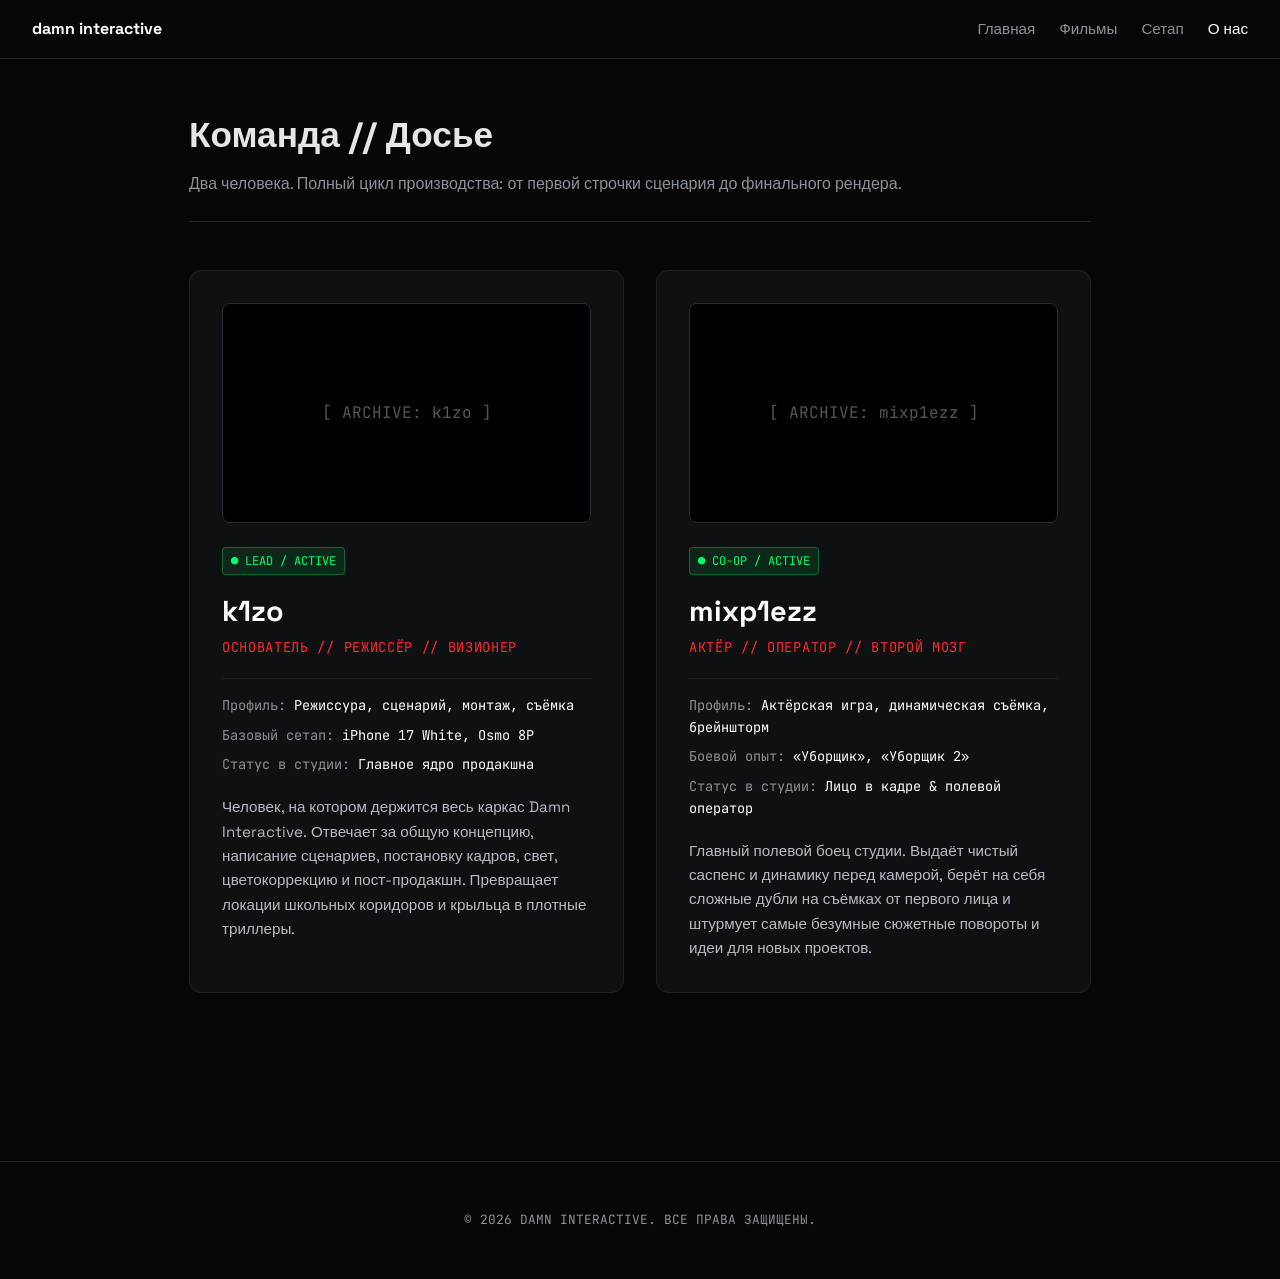
==== about.html @ 6a3e7bab "Create about.html" ====
<!DOCTYPE html>
<html lang="ru">
<head>
  <meta charset="UTF-8" />
  <meta name="viewport" content="width=device-width, initial-scale=1.0" />
  <title>Команда // damn interactive</title>
  <link rel="preconnect" href="https://fonts.googleapis.com">
  <link rel="preconnect" href="https://fonts.gstatic.com" crossorigin>
  <link href="https://fonts.googleapis.com/css2?family=Space+Grotesk:wght@400;600;700&family=JetBrains+Mono:wght@400;700&display=swap" rel="stylesheet">
  <style>
    :root {
      --bg: #070708;
      --card-bg: #0f1012;
      --border: #202226;
      --text: #e6e6e6;
      --text-dim: #8b9099;
      --accent: #ff2a2a;
      --green: #00ff66;
    }

    * { box-sizing: border-box; margin: 0; padding: 0; }
    body {
      background-color: var(--bg);
      color: var(--text);
      font-family: 'Space Grotesk', -apple-system, sans-serif;
      line-height: 1.6;
    }

    nav {
      position: sticky; top: 0; z-index: 100;
      background: rgba(7, 7, 8, 0.9);
      backdrop-filter: blur(12px);
      border-bottom: 1px solid var(--border);
      padding: 1rem 2rem;
      display: flex; justify-content: space-between; align-items: center;
    }
    .brand { font-weight: 700; color: #fff; text-decoration: none; }
    .nav-links { display: flex; gap: 1.5rem; list-style: none; align-items: center; }
    .nav-links a { color: var(--text-dim); text-decoration: none; font-size: 0.95rem; transition: color 0.2s; }
    .nav-links a:hover { color: #fff; }

    main { max-width: 950px; margin: 0 auto; padding: 3rem 1.5rem; }

    .page-title { font-size: 2.2rem; margin-bottom: 0.5rem; }
    .page-desc { color: var(--text-dim); margin-bottom: 3rem; border-bottom: 1px solid var(--border); padding-bottom: 1.5rem; }

    /* Сетка досье */
    .dossier-grid {
      display: grid;
      grid-template-columns: repeat(auto-fit, minmax(320px, 1fr));
      gap: 2rem;
      margin-bottom: 3.5rem;
    }

    .dossier-card {
      background: var(--card-bg);
      border: 1px solid var(--border);
      border-radius: 12px;
      padding: 2rem;
      position: relative;
      transition: border-color 0.2s;
    }
    .dossier-card:hover { border-color: #444; }

    .avatar-box {
      width: 100%;
      height: 220px;
      border-radius: 8px;
      background: #000;
      border: 1px solid #272a33;
      overflow: hidden;
      margin-bottom: 1.5rem;
      display: flex;
      align-items: center;
      justify-content: center;
      font-family: 'JetBrains Mono', monospace;
      color: #555;
    }
    .avatar-box img {
      width: 100%; height: 100%; object-fit: cover; display: block;
    }

    .status-badge {
      display: inline-block;
      font-family: 'JetBrains Mono', monospace;
      font-size: 0.75rem;
      color: var(--green);
      background: rgba(0, 255, 102, 0.1);
      border: 1px solid rgba(0, 255, 102, 0.3);
      padding: 0.2rem 0.5rem;
      border-radius: 4px;
      margin-bottom: 0.8rem;
    }

    .dossier-name {
      font-size: 1.8rem;
      color: #fff;
      margin-bottom: 0.2rem;
      font-family: 'Space Grotesk', sans-serif;
    }
    .dossier-role {
      font-family: 'JetBrains Mono', monospace;
      font-size: 0.85rem;
      color: var(--accent);
      text-transform: uppercase;
      letter-spacing: 0.05em;
      margin-bottom: 1.2rem;
    }

    .meta-list {
      list-style: none;
      font-family: 'JetBrains Mono', monospace;
      font-size: 0.85rem;
      color: var(--text-dim);
      border-top: 1px solid #1a1c22;
      padding-top: 1rem;
      display: flex;
      flex-direction: column;
      gap: 0.5rem;
    }
    .meta-list span { color: #fff; }

    .dossier-text {
      color: #b5bac4;
      font-size: 0.95rem;
      line-height: 1.6;
      margin-top: 1.2rem;
    }

    footer {
      border-top: 1px solid var(--border); padding: 3rem 1.5rem;
      text-align: center; font-family: 'JetBrains Mono', monospace;
      font-size: 0.8rem; color: var(--text-dim); margin-top: 4rem;
    }
  </style>
</head>
<body>

  <nav>
    <a href="index.html" class="brand">damn interactive</a>
    <div class="nav-links">
      <a href="index.html">Главная</a>
      <a href="projects.html">Фильмы</a>
      <a href="gear.html">Сетап</a>
      <a href="about.html" style="color: #fff;">О нас</a>
    </div>
  </nav>

  <main>
    <h1 class="page-title">Команда // Досье</h1>
    <p class="page-desc">Два человека. Полный цикл производства: от первой строчки сценария до финального рендера.</p>

    <div class="dossier-grid">
      
      <!-- k1zo -->
      <div class="dossier-card">
        <div class="avatar-box">
          <img src="k1zo.png" alt="k1zo" onerror="this.style.display='none'; this.parentElement.innerText='[ ARCHIVE: k1zo ]';" />
        </div>
        <span class="status-badge">● LEAD / ACTIVE</span>
        <h2 class="dossier-name">k1zo</h2>
        <div class="dossier-role">Основатель // Режиссёр // Визионер</div>

        <ul class="meta-list">
          <li>Профиль: <span>Режиссура, сценарий, монтаж, съёмка</span></li>
          <li>Базовый сетап: <span>iPhone 17 White, Osmo 8P</span></li>
          <li>Статус в студии: <span>Главное ядро продакшна</span></li>
        </ul>

        <p class="dossier-text">
          Человек, на котором держится весь каркас Damn Interactive. Отвечает за общую концепцию, написание сценариев, постановку кадров, свет, цветокоррекцию и пост-продакшн. Превращает локации школьных коридоров и крыльца в плотные триллеры.
        </p>
      </div>

      <!-- mixp1ezz -->
      <div class="dossier-card">
        <div class="avatar-box">
          <img src="mixp1ezz.png" alt="mixp1ezz" onerror="this.style.display='none'; this.parentElement.innerText='[ ARCHIVE: mixp1ezz ]';" />
        </div>
        <span class="status-badge">● CO-OP / ACTIVE</span>
        <h2 class="dossier-name">mixp1ezz</h2>
        <div class="dossier-role">Актёр // Оператор // Второй мозг</div>

        <ul class="meta-list">
          <li>Профиль: <span>Актёрская игра, динамическая съёмка, брейншторм</span></li>
          <li>Боевой опыт: <span>«Уборщик», «Уборщик 2»</span></li>
          <li>Статус в студии: <span>Лицо в кадре & полевой оператор</span></li>
        </ul>

        <p class="dossier-text">
          Главный полевой боец студии. Выдаёт чистый саспенс и динамику перед камерой, берёт на себя сложные дубли на съёмках от первого лица и штурмует самые безумные сюжетные повороты и идеи для новых проектов.
        </p>
      </div>

    </div>
  </main>

  <footer>
    <p>© 2026 DAMN INTERACTIVE. ВСЕ ПРАВА ЗАЩИЩЕНЫ.</p>
  </footer>

</body>
</html>
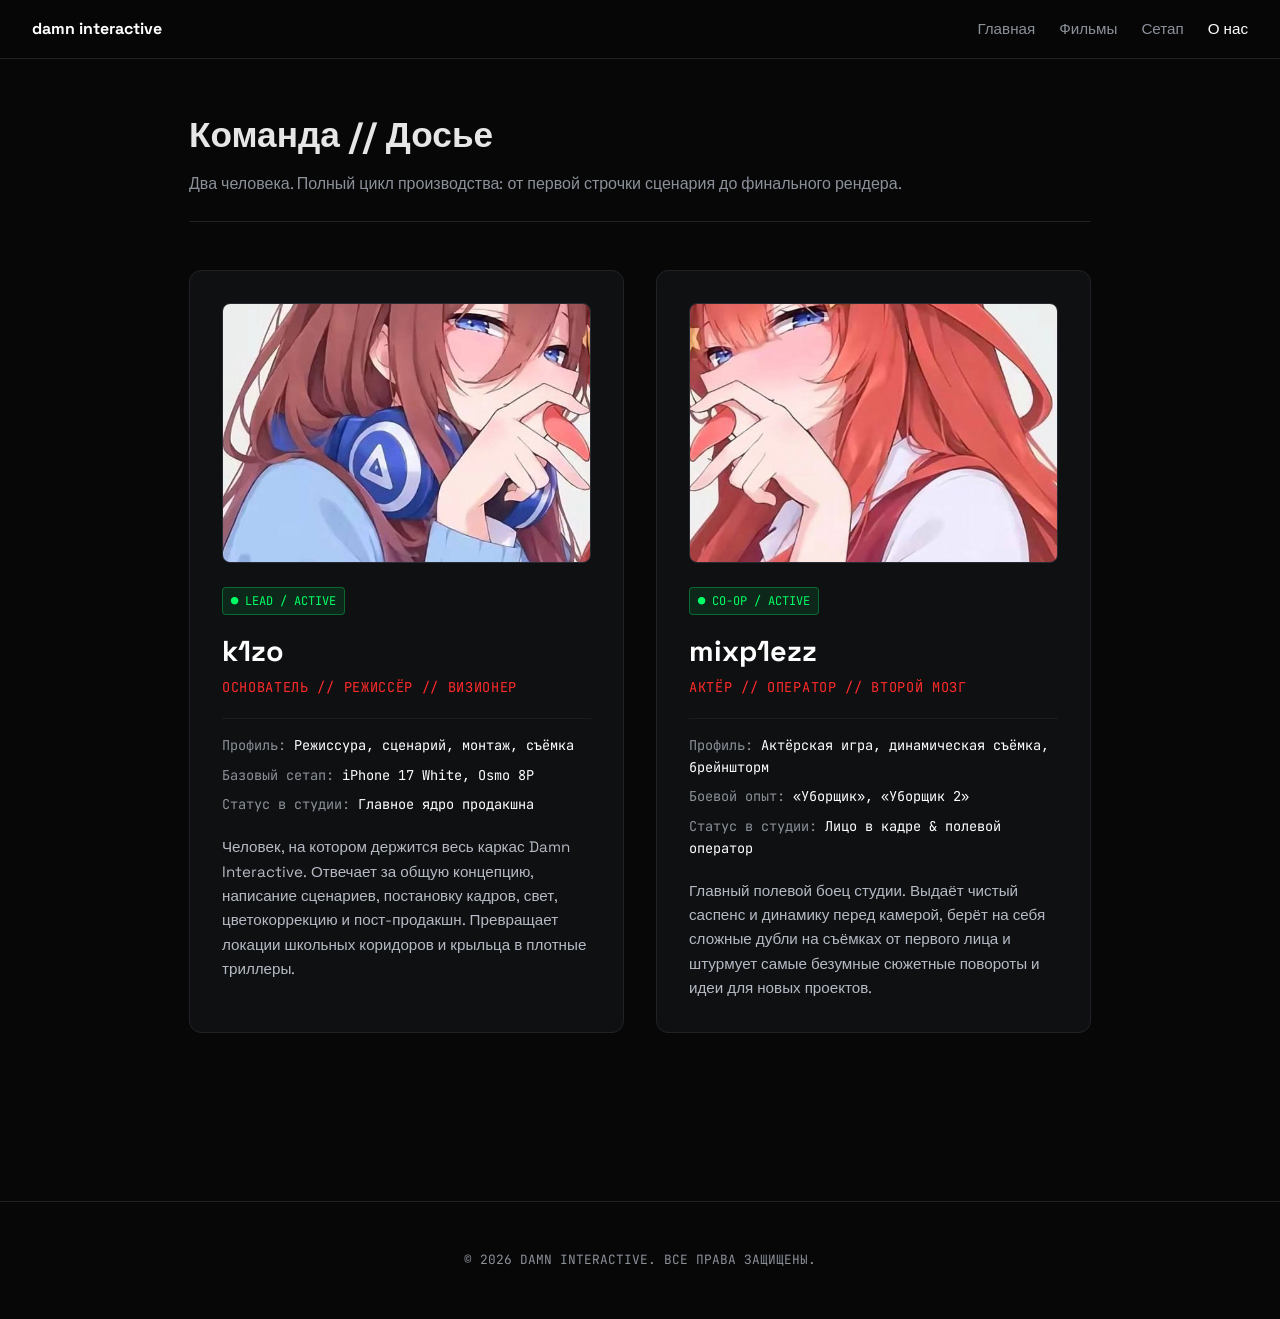
==== commit 821db86e: "Update about.html" ====
--- a/about.html
+++ b/about.html
@@ -44,7 +44,6 @@
     .page-title { font-size: 2.2rem; margin-bottom: 0.5rem; }
     .page-desc { color: var(--text-dim); margin-bottom: 3rem; border-bottom: 1px solid var(--border); padding-bottom: 1.5rem; }
 
-    /* Сетка досье */
     .dossier-grid {
       display: grid;
       grid-template-columns: repeat(auto-fit, minmax(320px, 1fr));
@@ -64,7 +63,7 @@
 
     .avatar-box {
       width: 100%;
-      height: 220px;
+      height: 260px;
       border-radius: 8px;
       background: #000;
       border: 1px solid #272a33;
@@ -73,8 +72,6 @@
       display: flex;
       align-items: center;
       justify-content: center;
-      font-family: 'JetBrains Mono', monospace;
-      color: #555;
     }
     .avatar-box img {
       width: 100%; height: 100%; object-fit: cover; display: block;
@@ -155,7 +152,7 @@
       <!-- k1zo -->
       <div class="dossier-card">
         <div class="avatar-box">
-          <img src="k1zo.png" alt="k1zo" onerror="this.style.display='none'; this.parentElement.innerText='[ ARCHIVE: k1zo ]';" />
+          <img src="./k1zo.png" alt="k1zo" />
         </div>
         <span class="status-badge">● LEAD / ACTIVE</span>
         <h2 class="dossier-name">k1zo</h2>
@@ -175,7 +172,7 @@
       <!-- mixp1ezz -->
       <div class="dossier-card">
         <div class="avatar-box">
-          <img src="mixp1ezz.png" alt="mixp1ezz" onerror="this.style.display='none'; this.parentElement.innerText='[ ARCHIVE: mixp1ezz ]';" />
+          <img src="./mixp1ezz.png" alt="mixp1ezz" />
         </div>
         <span class="status-badge">● CO-OP / ACTIVE</span>
         <h2 class="dossier-name">mixp1ezz</h2>
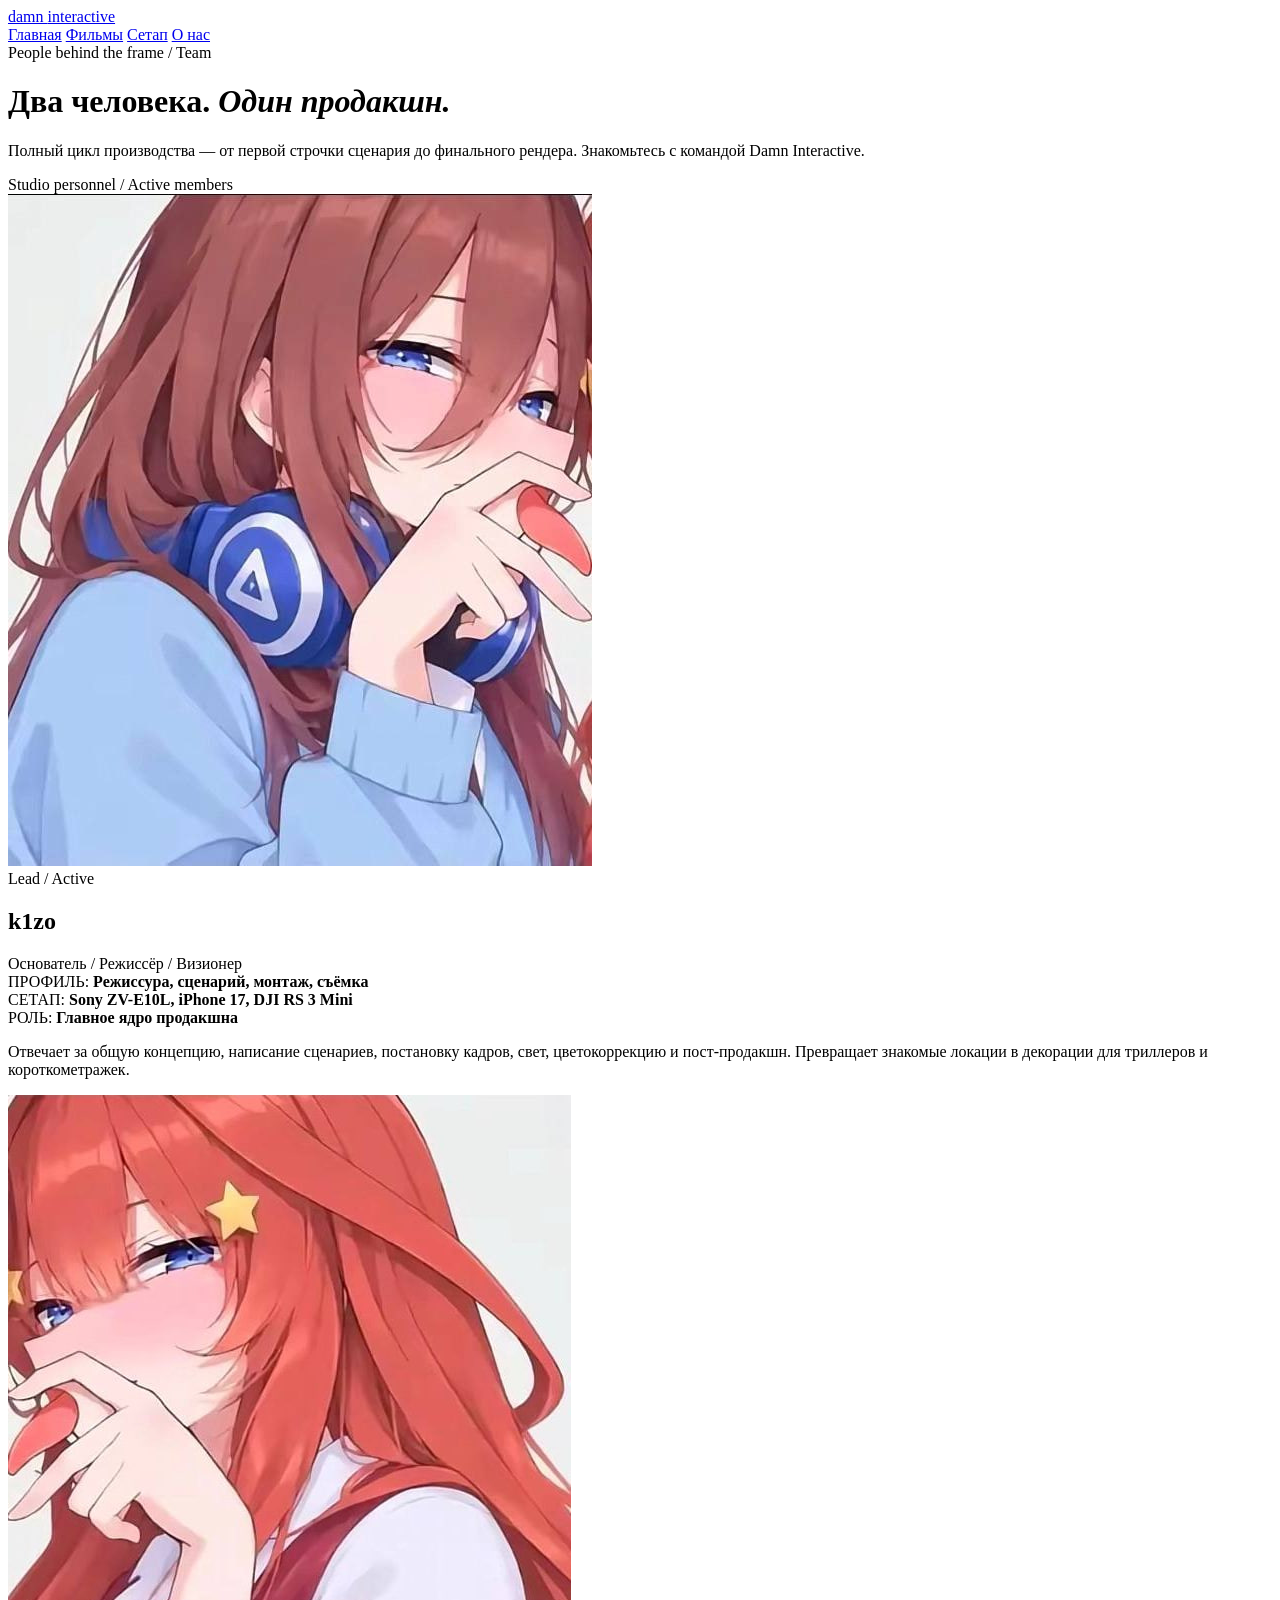
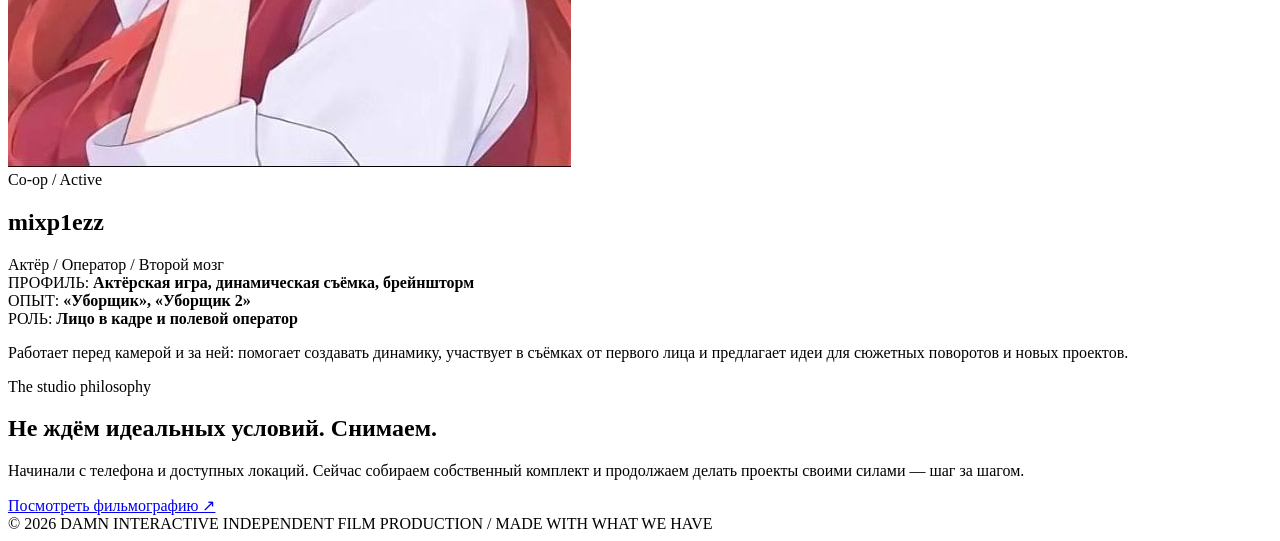
==== commit 9141a989: "Add files via upload" ====
--- a/about.html
+++ b/about.html
@@ -1,200 +1,67 @@
 <!DOCTYPE html>
 <html lang="ru">
 <head>
-  <meta charset="UTF-8" />
-  <meta name="viewport" content="width=device-width, initial-scale=1.0" />
+  <meta charset="UTF-8">
+  <meta name="viewport" content="width=device-width, initial-scale=1">
+  <meta name="theme-color" content="#08090b">
+  <meta name="description" content="Damn Interactive — независимая команда короткометражного кино.">
   <title>Команда // damn interactive</title>
-  <link rel="preconnect" href="https://fonts.googleapis.com">
-  <link rel="preconnect" href="https://fonts.gstatic.com" crossorigin>
-  <link href="https://fonts.googleapis.com/css2?family=Space+Grotesk:wght@400;600;700&family=JetBrains+Mono:wght@400;700&display=swap" rel="stylesheet">
-  <style>
-    :root {
-      --bg: #070708;
-      --card-bg: #0f1012;
-      --border: #202226;
-      --text: #e6e6e6;
-      --text-dim: #8b9099;
-      --accent: #ff2a2a;
-      --green: #00ff66;
-    }
-
-    * { box-sizing: border-box; margin: 0; padding: 0; }
-    body {
-      background-color: var(--bg);
-      color: var(--text);
-      font-family: 'Space Grotesk', -apple-system, sans-serif;
-      line-height: 1.6;
-    }
-
-    nav {
-      position: sticky; top: 0; z-index: 100;
-      background: rgba(7, 7, 8, 0.9);
-      backdrop-filter: blur(12px);
-      border-bottom: 1px solid var(--border);
-      padding: 1rem 2rem;
-      display: flex; justify-content: space-between; align-items: center;
-    }
-    .brand { font-weight: 700; color: #fff; text-decoration: none; }
-    .nav-links { display: flex; gap: 1.5rem; list-style: none; align-items: center; }
-    .nav-links a { color: var(--text-dim); text-decoration: none; font-size: 0.95rem; transition: color 0.2s; }
-    .nav-links a:hover { color: #fff; }
-
-    main { max-width: 950px; margin: 0 auto; padding: 3rem 1.5rem; }
-
-    .page-title { font-size: 2.2rem; margin-bottom: 0.5rem; }
-    .page-desc { color: var(--text-dim); margin-bottom: 3rem; border-bottom: 1px solid var(--border); padding-bottom: 1.5rem; }
-
-    .dossier-grid {
-      display: grid;
-      grid-template-columns: repeat(auto-fit, minmax(320px, 1fr));
-      gap: 2rem;
-      margin-bottom: 3.5rem;
-    }
-
-    .dossier-card {
-      background: var(--card-bg);
-      border: 1px solid var(--border);
-      border-radius: 12px;
-      padding: 2rem;
-      position: relative;
-      transition: border-color 0.2s;
-    }
-    .dossier-card:hover { border-color: #444; }
-
-    .avatar-box {
-      width: 100%;
-      height: 260px;
-      border-radius: 8px;
-      background: #000;
-      border: 1px solid #272a33;
-      overflow: hidden;
-      margin-bottom: 1.5rem;
-      display: flex;
-      align-items: center;
-      justify-content: center;
-    }
-    .avatar-box img {
-      width: 100%; height: 100%; object-fit: cover; display: block;
-    }
-
-    .status-badge {
-      display: inline-block;
-      font-family: 'JetBrains Mono', monospace;
-      font-size: 0.75rem;
-      color: var(--green);
-      background: rgba(0, 255, 102, 0.1);
-      border: 1px solid rgba(0, 255, 102, 0.3);
-      padding: 0.2rem 0.5rem;
-      border-radius: 4px;
-      margin-bottom: 0.8rem;
-    }
-
-    .dossier-name {
-      font-size: 1.8rem;
-      color: #fff;
-      margin-bottom: 0.2rem;
-      font-family: 'Space Grotesk', sans-serif;
-    }
-    .dossier-role {
-      font-family: 'JetBrains Mono', monospace;
-      font-size: 0.85rem;
-      color: var(--accent);
-      text-transform: uppercase;
-      letter-spacing: 0.05em;
-      margin-bottom: 1.2rem;
-    }
-
-    .meta-list {
-      list-style: none;
-      font-family: 'JetBrains Mono', monospace;
-      font-size: 0.85rem;
-      color: var(--text-dim);
-      border-top: 1px solid #1a1c22;
-      padding-top: 1rem;
-      display: flex;
-      flex-direction: column;
-      gap: 0.5rem;
-    }
-    .meta-list span { color: #fff; }
-
-    .dossier-text {
-      color: #b5bac4;
-      font-size: 0.95rem;
-      line-height: 1.6;
-      margin-top: 1.2rem;
-    }
-
-    footer {
-      border-top: 1px solid var(--border); padding: 3rem 1.5rem;
-      text-align: center; font-family: 'JetBrains Mono', monospace;
-      font-size: 0.8rem; color: var(--text-dim); margin-top: 4rem;
-    }
-  </style>
+  <link rel="stylesheet" href="assets/site.css">
 </head>
 <body>
+<header class="site-header">
+  <a class="brand" href="index.html">damn <span>interactive</span></a>
+  <nav class="site-nav" aria-label="Основная навигация">
+    <a href="index.html" >Главная</a>
+    <a href="projects.html" >Фильмы</a>
+    <a href="gear.html" >Сетап</a>
+    <a href="about.html" aria-current="page">О нас</a>
+  </nav>
+</header>
+<main class="container page-shell">
+  <div class="eyebrow">People behind the frame / Team</div>
+  <h1 class="display-title">Два человека. <em>Один продакшн.</em></h1>
+  <p class="lead">Полный цикл производства — от первой строчки сценария до финального рендера. Знакомьтесь с командой Damn Interactive.</p>
+  <div class="rule-label">Studio personnel / Active members</div>
 
-  <nav>
-    <a href="index.html" class="brand">damn interactive</a>
-    <div class="nav-links">
-      <a href="index.html">Главная</a>
-      <a href="projects.html">Фильмы</a>
-      <a href="gear.html">Сетап</a>
-      <a href="about.html" style="color: #fff;">О нас</a>
-    </div>
-  </nav>
+  <section class="dossier-grid">
+    <article class="panel dossier-card">
+      <div class="avatar"><img src="k1zo.png" alt="k1zo"></div>
+      <span class="pill">Lead / Active</span>
+      <h2>k1zo</h2>
+      <div class="role">Основатель / Режиссёр / Визионер</div>
+      <div class="dossier-meta">
+        <div>ПРОФИЛЬ: <strong>Режиссура, сценарий, монтаж, съёмка</strong></div>
+        <div>СЕТАП: <strong>Sony ZV-E10L, iPhone 17, DJI RS 3 Mini</strong></div>
+        <div>РОЛЬ: <strong>Главное ядро продакшна</strong></div>
+      </div>
+      <p>Отвечает за общую концепцию, написание сценариев, постановку кадров, свет, цветокоррекцию и пост-продакшн. Превращает знакомые локации в декорации для триллеров и короткометражек.</p>
+    </article>
 
-  <main>
-    <h1 class="page-title">Команда // Досье</h1>
-    <p class="page-desc">Два человека. Полный цикл производства: от первой строчки сценария до финального рендера.</p>
+    <article class="panel dossier-card">
+      <div class="avatar"><img src="mixp1ezz.png" alt="mixp1ezz"></div>
+      <span class="pill">Co-op / Active</span>
+      <h2>mixp1ezz</h2>
+      <div class="role">Актёр / Оператор / Второй мозг</div>
+      <div class="dossier-meta">
+        <div>ПРОФИЛЬ: <strong>Актёрская игра, динамическая съёмка, брейншторм</strong></div>
+        <div>ОПЫТ: <strong>«Уборщик», «Уборщик 2»</strong></div>
+        <div>РОЛЬ: <strong>Лицо в кадре и полевой оператор</strong></div>
+      </div>
+      <p>Работает перед камерой и за ней: помогает создавать динамику, участвует в съёмках от первого лица и предлагает идеи для сюжетных поворотов и новых проектов.</p>
+    </article>
+  </section>
 
-    <div class="dossier-grid">
-      
-      <!-- k1zo -->
-      <div class="dossier-card">
-        <div class="avatar-box">
-          <img src="./k1zo.png" alt="k1zo" />
-        </div>
-        <span class="status-badge">● LEAD / ACTIVE</span>
-        <h2 class="dossier-name">k1zo</h2>
-        <div class="dossier-role">Основатель // Режиссёр // Визионер</div>
-
-        <ul class="meta-list">
-          <li>Профиль: <span>Режиссура, сценарий, монтаж, съёмка</span></li>
-          <li>Базовый сетап: <span>iPhone 17 White, Osmo 8P</span></li>
-          <li>Статус в студии: <span>Главное ядро продакшна</span></li>
-        </ul>
-
-        <p class="dossier-text">
-          Человек, на котором держится весь каркас Damn Interactive. Отвечает за общую концепцию, написание сценариев, постановку кадров, свет, цветокоррекцию и пост-продакшн. Превращает локации школьных коридоров и крыльца в плотные триллеры.
-        </p>
-      </div>
-
-      <!-- mixp1ezz -->
-      <div class="dossier-card">
-        <div class="avatar-box">
-          <img src="./mixp1ezz.png" alt="mixp1ezz" />
-        </div>
-        <span class="status-badge">● CO-OP / ACTIVE</span>
-        <h2 class="dossier-name">mixp1ezz</h2>
-        <div class="dossier-role">Актёр // Оператор // Второй мозг</div>
-
-        <ul class="meta-list">
-          <li>Профиль: <span>Актёрская игра, динамическая съёмка, брейншторм</span></li>
-          <li>Боевой опыт: <span>«Уборщик», «Уборщик 2»</span></li>
-          <li>Статус в студии: <span>Лицо в кадре & полевой оператор</span></li>
-        </ul>
-
-        <p class="dossier-text">
-          Главный полевой боец студии. Выдаёт чистый саспенс и динамику перед камерой, берёт на себя сложные дубли на съёмках от первого лица и штурмует самые безумные сюжетные повороты и идеи для новых проектов.
-        </p>
-      </div>
-
-    </div>
-  </main>
-
-  <footer>
-    <p>© 2026 DAMN INTERACTIVE. ВСЕ ПРАВА ЗАЩИЩЕНЫ.</p>
-  </footer>
-
+  <section class="support">
+    <div class="eyebrow">The studio philosophy</div>
+    <h2>Не ждём идеальных условий. Снимаем.</h2>
+    <p>Начинали с телефона и доступных локаций. Сейчас собираем собственный комплект и продолжаем делать проекты своими силами — шаг за шагом.</p>
+    <a class="button secondary" href="projects.html">Посмотреть фильмографию ↗</a>
+  </section>
+</main>
+<footer class="site-footer container">
+  <span>© 2026 DAMN INTERACTIVE</span>
+  <span class="footer-right">INDEPENDENT FILM PRODUCTION / MADE WITH WHAT WE HAVE</span>
+</footer>
 </body>
 </html>
